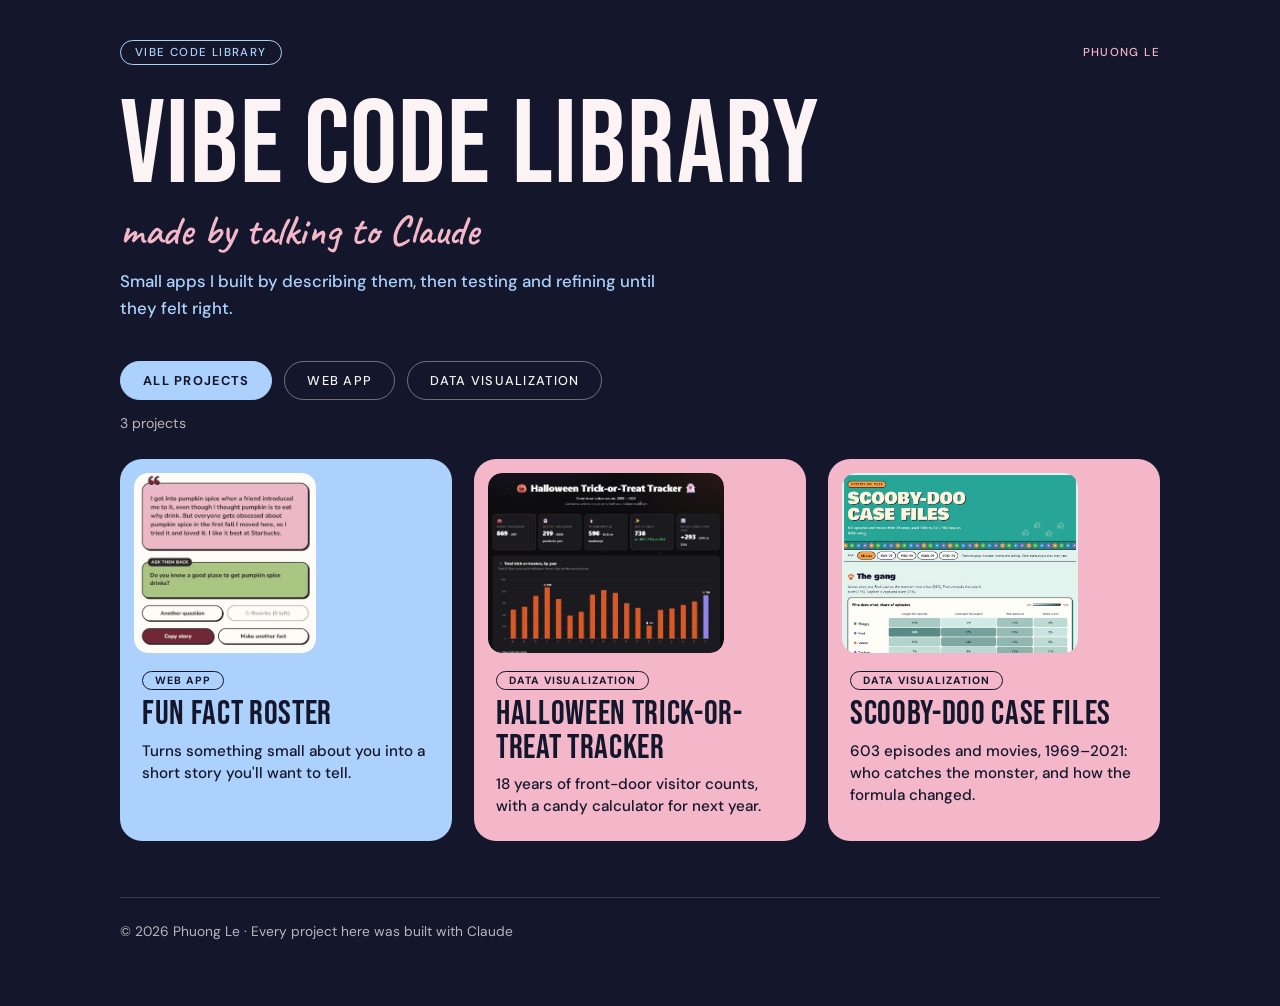
==== index.html @ aa462970 "Vibe code library" ====
<!doctype html>
<html lang="en">
<head>
  <meta charset="utf-8">
  <meta name="viewport" content="width=device-width, initial-scale=1">
  <meta name="theme-color" content="#14172B">
  <title>Vibe Code Library</title>
  <meta name="description" content="A library of small apps built by describing them to Claude.">
  <link rel="preconnect" href="https://fonts.googleapis.com">
  <link rel="preconnect" href="https://fonts.gstatic.com" crossorigin>
  <link href="https://fonts.googleapis.com/css2?family=Bebas+Neue&family=Caveat:wght@600&family=DM+Sans:wght@400;500;700&display=swap" rel="stylesheet">
  <link rel="stylesheet" href="style.css">
</head>
<body>
  <div class="wrap">
    <header class="top">
      <div class="bar">
        <span class="pill" id="eyebrow">Vibe code library</span>
        <span class="owner" id="owner"></span>
      </div>
      <h1 id="title">Vibe code library</h1>
      <p class="script" id="script"></p>
      <p class="intro" id="intro"></p>
    </header>

    <nav class="filters" id="filters" aria-label="Filter projects"></nav>
    <p class="count" id="count" aria-live="polite"></p>
    <main class="cards" id="cards"></main>
    <footer class="foot" id="footer"></footer>
  </div>

  <dialog id="detail" aria-labelledby="detail-title">
    <div class="sheet" id="sheet"></div>
  </dialog>

  <noscript><p class="intro">This library needs JavaScript to show the projects.</p></noscript>
  <script src="projects.js"></script>
  <script src="gallery.js"></script>
</body>
</html>
---- style.css ----
:root {
  --ink: #14172B;
  --blue: #acd1fd;
  --pink: #F4B6C9;
  --burgundy: #7A1F35;
  --light: #FBF3F4;
  --soft: rgba(251, 243, 244, .72);
  --cream: #F4ECE3;
  --font-display: "Bebas Neue", Impact, "Arial Narrow", sans-serif;
  --font-body: "DM Sans", system-ui, -apple-system, "Segoe UI", Roboto, sans-serif;
  --font-script: "Caveat", "Segoe Script", cursive;
}
* { box-sizing: border-box; }
body {
  margin: 0; background: var(--ink); color: var(--light);
  font: 400 16px/1.6 var(--font-body); padding: 40px 20px 64px;
}
.wrap { max-width: 1040px; margin: 0 auto; }

/* ---------- header ---------- */
.bar { display: flex; justify-content: space-between; align-items: center; gap: 12px; margin-bottom: 28px; }
.pill {
  border: 1px solid var(--blue); color: var(--blue); border-radius: 99px; padding: 4px 14px;
  font: 500 .72rem var(--font-body); letter-spacing: .12em; text-transform: uppercase;
}
.owner { color: var(--pink); font: 500 .72rem var(--font-body); letter-spacing: .12em; text-transform: uppercase; }
h1 {
  font: 400 clamp(3.4rem, 13vw, 7.4rem)/.92 var(--font-display); letter-spacing: .01em;
  text-transform: uppercase; margin: 0; color: var(--light);
}
.script { font: 600 clamp(1.8rem, 5vw, 2.6rem)/1.1 var(--font-script); color: var(--pink); margin: 6px 0 14px; }
.intro { color: var(--blue); font-weight: 500; font-size: 1.05rem; max-width: 560px; margin: 0; }

/* ---------- filters ---------- */
.filters { display: flex; flex-wrap: wrap; gap: 12px; margin: 40px 0 12px; }
.chip {
  font: 500 .8rem var(--font-body); letter-spacing: .1em; text-transform: uppercase;
  color: var(--light); background: transparent; border: 1px solid rgba(251, 243, 244, .4);
  border-radius: 99px; padding: 10px 22px; cursor: pointer; transition: background .15s, border-color .15s, color .15s;
}
.chip:hover { border-color: var(--pink); color: var(--pink); }
.chip[aria-pressed="true"] { background: var(--blue); border-color: var(--blue); color: var(--ink); font-weight: 700; }
.count { color: var(--soft); font-size: .88rem; margin: 0 0 24px; }

/* ---------- cards ---------- */
.cards { display: grid; grid-template-columns: repeat(auto-fill, minmax(280px, 1fr)); gap: 22px; }
.card {
  display: flex; flex-direction: column; text-align: left; font: inherit; color: var(--ink);
  border: none; border-radius: 22px; padding: 14px; cursor: pointer; transition: transform .15s;
}
.card.blue { background: var(--blue); }
.card.pink { background: var(--pink); }
.card:hover { transform: translateY(-3px); }
.thumb {
  display: flex; align-items: center; justify-content: center; height: 180px; overflow: hidden;
  background: rgba(251, 243, 244, .55); border-radius: 14px; padding: 14px;
}
.thumb img { height: 100%; width: auto; max-width: 100%; object-fit: cover; object-position: top; border-radius: 10px; border: 1px solid rgba(20, 23, 43, .25); }
.thumb svg { width: 100%; height: 100%; }
.thumb.bleed { padding: 0; background: none; }
.thumb.bleed img { width: 100%; height: 100%; object-fit: cover; object-position: top center; border: none; border-radius: 14px; }
.meta { display: flex; flex-direction: column; gap: 8px; padding: 18px 8px 10px; }
.tag {
  align-self: flex-start; border: 1px solid var(--ink); border-radius: 99px; padding: 2px 12px;
  font: 700 .66rem var(--font-body); letter-spacing: .1em; text-transform: uppercase;
}
.name { font: 400 2.1rem/1 var(--font-display); letter-spacing: .02em; text-transform: uppercase; }
.hook { font-weight: 500; font-size: .95rem; line-height: 1.45; }

/* ---------- detail window ---------- */
dialog {
  border: none; padding: 0; background: transparent; color: var(--ink);
  width: min(760px, calc(100vw - 24px)); max-height: calc(100vh - 24px); overflow: auto; margin: auto;
}
dialog::backdrop { background: rgba(10, 12, 24, .78); }
.sheet { background: var(--light); border-radius: 24px; padding: 28px; }
.sheet-head { display: flex; justify-content: space-between; align-items: center; gap: 12px; margin-bottom: 14px; }
.pill-dark {
  background: var(--burgundy); color: var(--light); border-radius: 99px; padding: 3px 14px;
  font: 700 .68rem var(--font-body); letter-spacing: .1em; text-transform: uppercase;
}
.close {
  font: 700 .85rem var(--font-body); color: var(--burgundy); background: transparent;
  border: 1px solid var(--pink); border-radius: 99px; padding: 8px 20px; cursor: pointer;
}
.close:hover { background: var(--pink); }
.sheet h2 { font: 400 clamp(2.4rem, 7vw, 3.4rem)/1 var(--font-display); letter-spacing: .02em; text-transform: uppercase; margin: 8px 0 6px; }
.lead { font-weight: 500; color: var(--burgundy); margin: 0 0 20px; }
.sheet p { margin: 0 0 14px; }
.sheet h3 { font: 400 1.4rem/1 var(--font-display); letter-spacing: .04em; text-transform: uppercase; margin: 18px 0 8px; }
.split { display: grid; gap: 22px; margin-bottom: 4px; }
.shot { margin: 0; border-radius: 18px; padding: 18px; display: flex; justify-content: center; max-height: 380px; overflow: hidden; }
.shot img { width: 100%; max-width: 240px; object-fit: cover; object-position: top; border-radius: 14px; border: 1px solid rgba(20, 23, 43, .3); display: block; }
.shot svg { width: 100%; max-width: 360px; height: auto; }
.built { margin: 0; padding-left: 20px; }
.built li { margin-bottom: 8px; }
.viz { background: var(--cream); border-radius: 18px; padding: 14px; margin: 0 0 22px; display: flex; justify-content: center; }
.viz img { width: 100%; height: auto; border-radius: 10px; display: block; }
.viz.portrait img { max-width: 400px; }
.viz svg { width: 100%; max-width: 480px; height: auto; background: var(--light); border-radius: 12px; padding: 12px; }
.facts { margin: 0; display: grid; gap: 14px; }
.facts dt { font: 700 .7rem var(--font-body); letter-spacing: .1em; text-transform: uppercase; color: var(--burgundy); }
.facts dd { margin: 2px 0 0; font-weight: 500; }
.facts .finding { background: var(--pink); border-radius: 14px; padding: 14px 16px; }
.facts .finding dt { color: var(--ink); }
.label { font: 700 .7rem var(--font-body); letter-spacing: .1em; text-transform: uppercase; color: var(--burgundy); margin: 4px 0 8px !important; }
.tabs { display: flex; flex-wrap: wrap; gap: 10px; margin-bottom: 14px; }
.tab {
  font: 700 .85rem var(--font-body); color: var(--ink); background: transparent;
  border: 1px solid var(--ink); border-radius: 99px; padding: 8px 18px; cursor: pointer;
}
.tab:hover { background: var(--pink); }
.tab[aria-selected="true"] { background: var(--blue); border-color: var(--blue); }
.panel { background: #F1E4E7; border-radius: 14px; padding: 16px 18px 2px; min-height: 78px; }
.tags { display: flex; flex-wrap: wrap; gap: 8px; list-style: none; padding: 0; margin: 18px 0 0; }
.tags li { font: 700 .72rem var(--font-body); letter-spacing: .06em; text-transform: uppercase; background: var(--pink); border-radius: 99px; padding: 3px 12px; }
.actions { display: flex; gap: 12px; flex-wrap: wrap; margin-top: 24px; }
.btn {
  display: inline-block; text-decoration: none; font: 700 .92rem var(--font-body);
  border-radius: 99px; padding: 11px 24px; border: 1px solid var(--pink); color: var(--burgundy); background: transparent;
}
.btn:hover { background: var(--pink); }
.btn.primary { background: var(--burgundy); border-color: var(--burgundy); color: var(--light); }
.btn.primary:hover { background: #922541; }
.btn.off { opacity: .55; border-style: dashed; cursor: not-allowed; }
.btn.off:hover { background: transparent; }

/* ---------- misc ---------- */
.foot { color: var(--soft); font-size: .86rem; margin-top: 56px; padding-top: 22px; border-top: 1px solid rgba(251, 243, 244, .15); }
:focus-visible { outline: 3px solid var(--pink); outline-offset: 3px; }
dialog :focus-visible { outline-color: var(--burgundy); }

@media (min-width: 720px) {
  .split { grid-template-columns: 250px 1fr; }
  .facts { grid-template-columns: 1fr 1fr; }
  .facts .finding { grid-column: 1 / -1; }
}
@media (max-width: 480px) {
  body { padding: 28px 16px 48px; }
  .sheet { padding: 22px 18px; }
}
@media (prefers-reduced-motion: reduce) { * { transition: none !important; } }
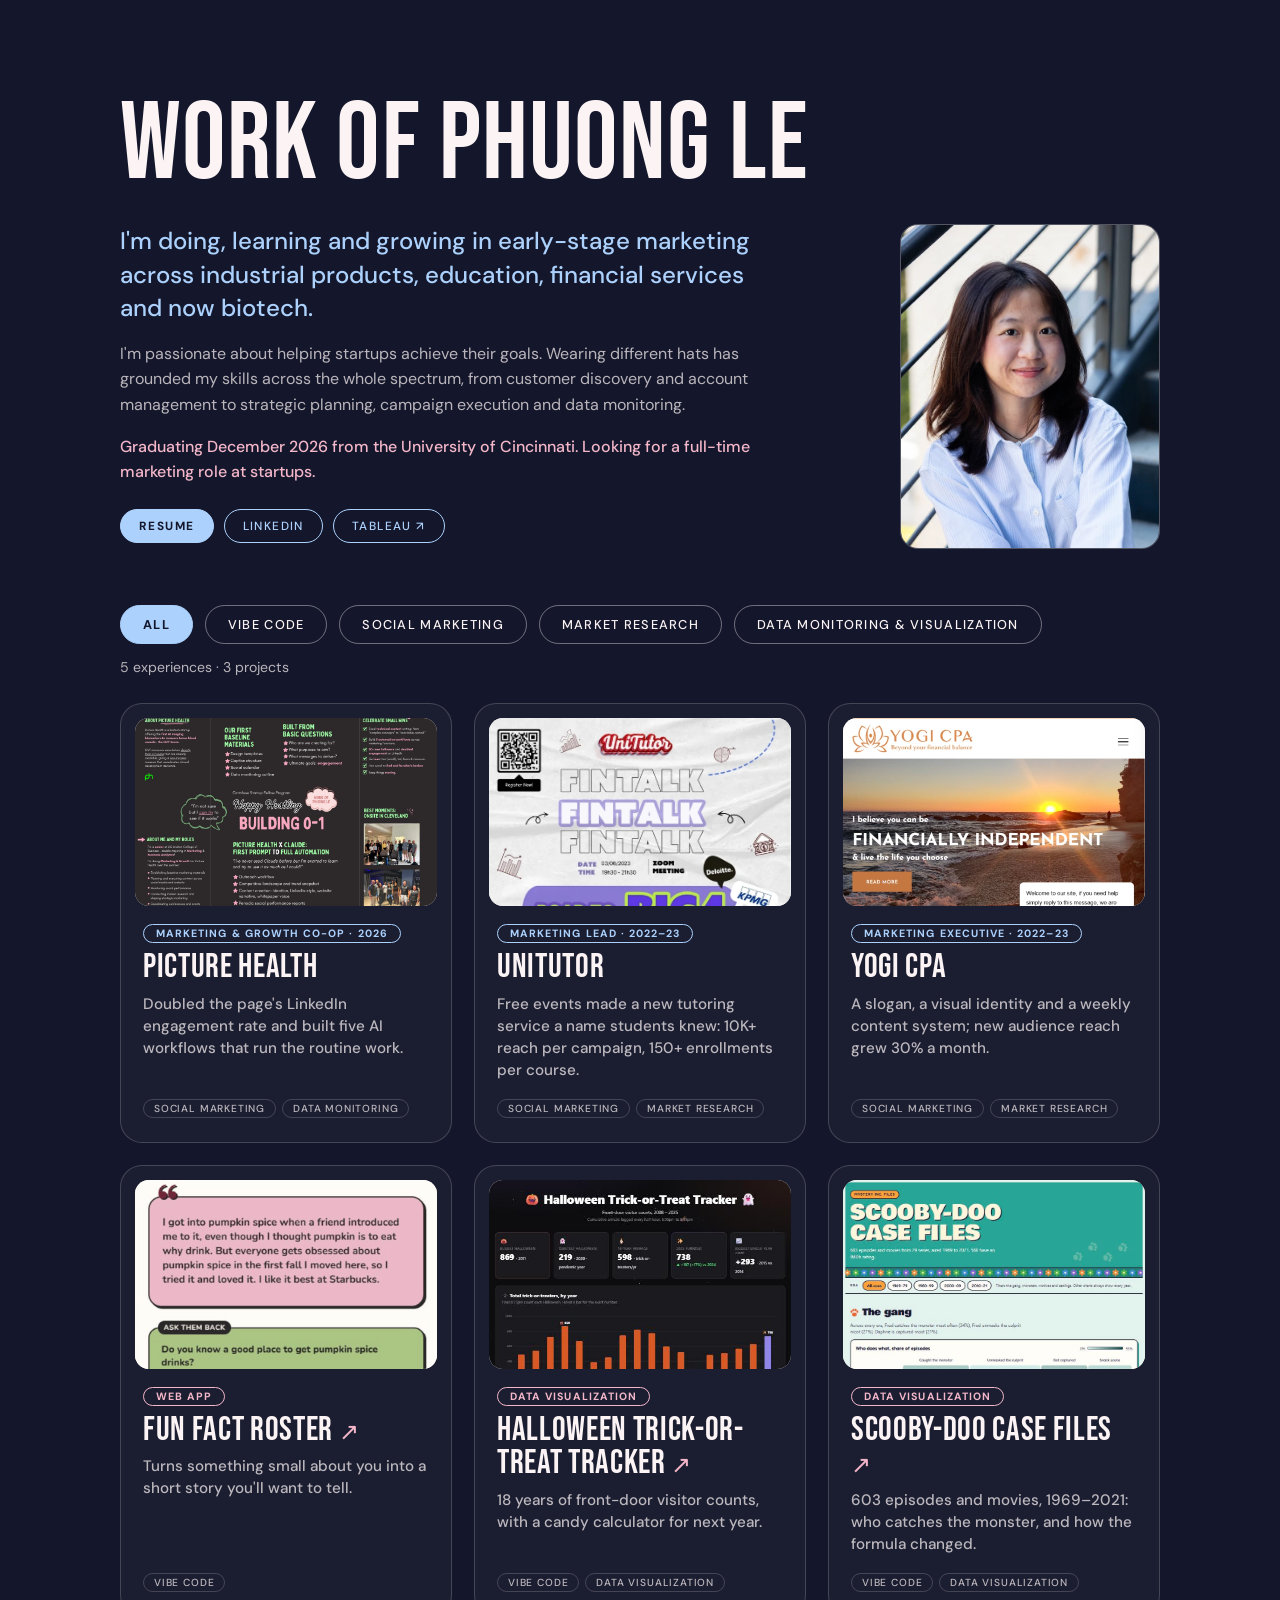
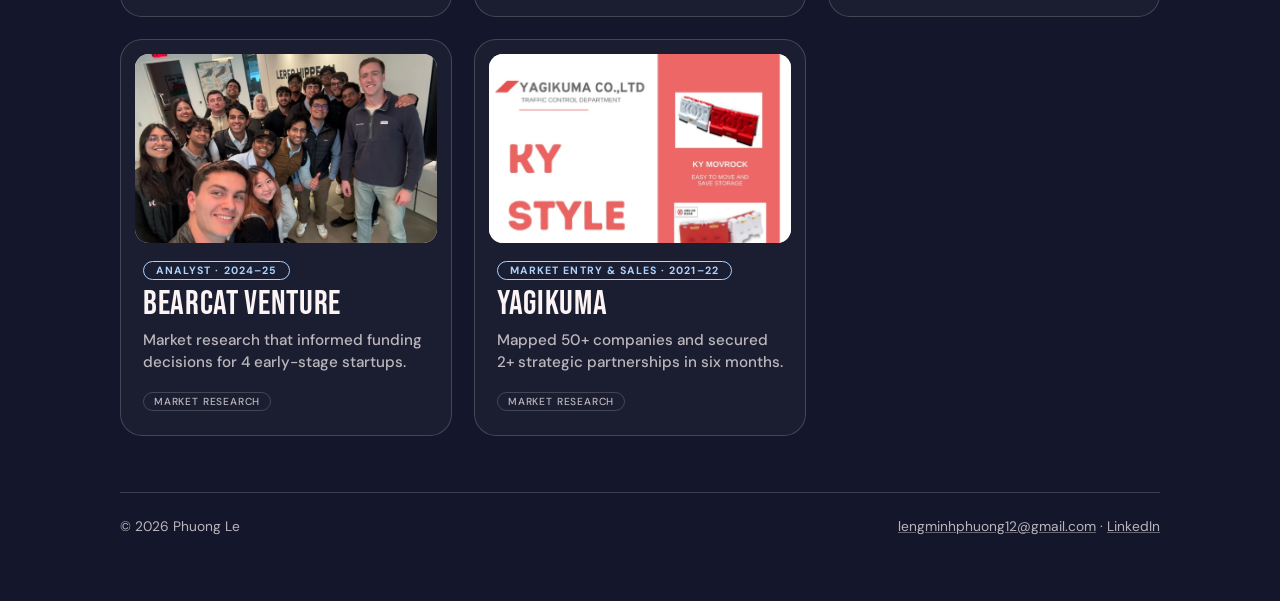
==== commit 7234ae97: "Replace the gallery with the Work of Phuong Le portfolio site - New Showcase home page with five exp" ====
--- a/index.html
+++ b/index.html
@@ -4,37 +4,144 @@
   <meta charset="utf-8">
   <meta name="viewport" content="width=device-width, initial-scale=1">
   <meta name="theme-color" content="#14172B">
-  <title>Vibe Code Library</title>
-  <meta name="description" content="A library of small apps built by describing them to Claude.">
+  <title>Work of Phuong Le</title>
+  <meta name="description" content="Marketing work across biotech, education, financial services and industrial products, plus a resume and the small apps Phuong Le built with Claude.">
+  <meta property="og:title" content="Work of Phuong Le">
+  <meta property="og:description" content="Early-stage marketing across biotech, education, financial services and industrial products.">
+  <link rel="icon" href="data:image/svg+xml,%3Csvg xmlns='http://www.w3.org/2000/svg' viewBox='0 0 64 64'%3E%3Crect width='64' height='64' rx='14' fill='%2314172B'/%3E%3Ctext x='32' y='47' font-family='Impact,Arial Narrow,sans-serif' font-size='46' text-anchor='middle' fill='%23F4B6C9'%3EP%3C/text%3E%3C/svg%3E">
   <link rel="preconnect" href="https://fonts.googleapis.com">
   <link rel="preconnect" href="https://fonts.gstatic.com" crossorigin>
   <link href="https://fonts.googleapis.com/css2?family=Bebas+Neue&family=Caveat:wght@600&family=DM+Sans:wght@400;500;700&display=swap" rel="stylesheet">
-  <link rel="stylesheet" href="style.css">
+  <link rel="stylesheet" href="/site.css">
+  <link rel="stylesheet" href="/nav.css">
+  <script>
+    // Old gallery links (workofphuong.github.io/#halloween) now go straight to the project
+    (function () {
+      var map = {
+        'fun-fact-roster': 'https://workofphuong.github.io/fun-fact-roster/',
+        'halloween': '/projects/halloween/',
+        'scooby-doo': '/projects/scooby-doo/'
+      };
+      var h = location.hash.slice(1);
+      if (Object.prototype.hasOwnProperty.call(map, h)) location.replace(map[h]);
+    })();
+  </script>
 </head>
 <body>
   <div class="wrap">
-    <header class="top">
-      <div class="bar">
-        <span class="pill" id="eyebrow">Vibe code library</span>
-        <span class="owner" id="owner"></span>
+    <header class="hero">
+      <figure class="portrait">
+        <img src="/assets/phuong.webp" width="640" height="800" alt="Portrait of Phuong Le, smiling, in a light blue striped shirt">
+      </figure>
+      <h1>Work of Phuong Le</h1>
+      <div class="hero-text">
+        <p class="headline">I'm doing, learning and growing in early-stage marketing across industrial products, education, financial services and now biotech.</p>
+        <p class="sub">I'm passionate about helping startups achieve their goals. Wearing different hats has grounded my skills across the whole spectrum, from customer discovery and account management to strategic planning, campaign execution and data monitoring.</p>
+        <p class="status">Graduating December 2026 from the University of Cincinnati. Looking for a full-time marketing role at startups.</p>
+        <div class="contact">
+          <a class="pill-link primary" href="/resume/">Resume</a>
+          <a class="pill-link" href="https://www.linkedin.com/in/phuongle22" target="_blank" rel="noopener">LinkedIn</a>
+          <a class="pill-link" href="https://public.tableau.com/app/profile/phuong.le4769/vizzes" target="_blank" rel="noopener">Tableau <span aria-hidden="true">&#8599;</span><span class="sr">(opens in a new tab)</span></a>
+        </div>
       </div>
-      <h1 id="title">Vibe code library</h1>
-      <p class="script" id="script"></p>
-      <p class="intro" id="intro"></p>
     </header>
 
-    <nav class="filters" id="filters" aria-label="Filter projects"></nav>
-    <p class="count" id="count" aria-live="polite"></p>
-    <main class="cards" id="cards"></main>
-    <footer class="foot" id="footer"></footer>
+    <nav class="filters" aria-label="Filter experiences and projects">
+      <button class="chip" type="button" aria-pressed="true" data-filter="all">All</button>
+      <button class="chip" type="button" aria-pressed="false" data-filter="vibe">Vibe code</button>
+      <button class="chip" type="button" aria-pressed="false" data-filter="social">Social marketing</button>
+      <button class="chip" type="button" aria-pressed="false" data-filter="research">Market research</button>
+      <button class="chip" type="button" aria-pressed="false" data-filter="data">Data monitoring &amp; visualization</button>
+    </nav>
+    <p class="count" id="count" aria-live="polite">5 experiences · 3 projects</p>
+
+    <main class="cards">
+      <a class="card" href="/work/picture-health/" data-kind="experience" data-stages="social data">
+        <span class="thumb"><img src="/assets/work/picture-health/summary-poster.webp" width="2000" height="1500" alt="" loading="lazy" style="--pos: 50% 45%"></span>
+        <span class="meta">
+          <span class="tag">Marketing &amp; Growth Co-op · 2026</span>
+          <span class="name">Picture Health</span>
+          <span class="hook">Doubled the page's LinkedIn engagement rate and built five AI workflows that run the routine work.</span>
+          <span class="stages"><span>Social marketing</span><span>Data monitoring</span></span>
+        </span>
+      </a>
+
+      <a class="card" href="/work/unitutor/" data-kind="experience" data-stages="social research">
+        <span class="thumb"><img src="/assets/work/unitutor/fintalk-poster.webp" width="692" height="864" alt="" loading="lazy"></span>
+        <span class="meta">
+          <span class="tag">Marketing Lead · 2022–23</span>
+          <span class="name">UniTutor</span>
+          <span class="hook">Free events made a new tutoring service a name students knew: 10K+ reach per campaign, 150+ enrollments per course.</span>
+          <span class="stages"><span>Social marketing</span><span>Market research</span></span>
+        </span>
+      </a>
+
+      <a class="card" href="/work/yogi-cpa/" data-kind="experience" data-stages="social research">
+        <span class="thumb"><img src="/assets/work/yogi-cpa/website-hero.webp" width="1059" height="864" alt="" loading="lazy"></span>
+        <span class="meta">
+          <span class="tag">Marketing Executive · 2022–23</span>
+          <span class="name">Yogi CPA</span>
+          <span class="hook">A slogan, a visual identity and a weekly content system; new audience reach grew 30% a month.</span>
+          <span class="stages"><span>Social marketing</span><span>Market research</span></span>
+        </span>
+      </a>
+
+      <a class="card project" href="https://workofphuong.github.io/fun-fact-roster/" target="_blank" rel="noopener" data-kind="project" data-stages="vibe">
+        <span class="thumb"><img src="/assets/roster.png" width="397" height="392" alt="" loading="lazy" style="--pos: 50% 0%"></span>
+        <span class="meta">
+          <span class="tag">Web app</span>
+          <span class="name">Fun Fact Roster <span class="ext" aria-hidden="true">&#8599;</span></span>
+          <span class="hook">Turns something small about you into a short story you'll want to tell. <span class="sr">(opens in a new tab)</span></span>
+          <span class="stages"><span>Vibe code</span></span>
+        </span>
+      </a>
+
+      <a class="card project" href="/projects/halloween/" target="_blank" rel="noopener" data-kind="project" data-stages="vibe data">
+        <span class="thumb"><img src="/assets/halloween.jpg" width="533" height="406" alt="" loading="lazy" style="--pos: 50% 0%"></span>
+        <span class="meta">
+          <span class="tag">Data visualization</span>
+          <span class="name">Halloween Trick-or-Treat Tracker <span class="ext" aria-hidden="true">&#8599;</span></span>
+          <span class="hook">18 years of front-door visitor counts, with a candy calculator for next year. <span class="sr">(opens in a new tab)</span></span>
+          <span class="stages"><span>Vibe code</span><span>Data visualization</span></span>
+        </span>
+      </a>
+
+      <a class="card project" href="/projects/scooby-doo/" target="_blank" rel="noopener" data-kind="project" data-stages="vibe data">
+        <span class="thumb"><img src="/assets/scooby-doo.jpg" width="800" height="609" alt="" loading="lazy" style="--pos: 50% 0%"></span>
+        <span class="meta">
+          <span class="tag">Data visualization</span>
+          <span class="name">Scooby-Doo Case Files <span class="ext" aria-hidden="true">&#8599;</span></span>
+          <span class="hook">603 episodes and movies, 1969–2021: who catches the monster, and how the formula changed. <span class="sr">(opens in a new tab)</span></span>
+          <span class="stages"><span>Vibe code</span><span>Data visualization</span></span>
+        </span>
+      </a>
+
+      <a class="card" href="/work/bearcat/" data-kind="experience" data-stages="research">
+        <span class="thumb"><img src="/assets/work/bearcat/team-photo.webp" width="1400" height="1050" alt="" loading="lazy" style="--pos: 50% 40%"></span>
+        <span class="meta">
+          <span class="tag">Analyst · 2024–25</span>
+          <span class="name">Bearcat Venture</span>
+          <span class="hook">Market research that informed funding decisions for 4 early-stage startups.</span>
+          <span class="stages"><span>Market research</span></span>
+        </span>
+      </a>
+
+      <a class="card" href="/work/yagikuma/" data-kind="experience" data-stages="research">
+        <span class="thumb"><img src="/assets/work/yagikuma/ky-block-brochure.webp" width="610" height="864" alt="" loading="lazy"></span>
+        <span class="meta">
+          <span class="tag">Market Entry &amp; Sales · 2021–22</span>
+          <span class="name">Yagikuma</span>
+          <span class="hook">Mapped 50+ companies and secured 2+ strategic partnerships in six months.</span>
+          <span class="stages"><span>Market research</span></span>
+        </span>
+      </a>
+    </main>
+
+    <footer class="foot">
+      <span>© 2026 Phuong Le</span>
+      <span><a href="mailto:lengminhphuong12@gmail.com">lengminhphuong12@gmail.com</a> · <a href="https://www.linkedin.com/in/phuongle22" target="_blank" rel="noopener">LinkedIn</a></span>
+    </footer>
   </div>
-
-  <dialog id="detail" aria-labelledby="detail-title">
-    <div class="sheet" id="sheet"></div>
-  </dialog>
-
-  <noscript><p class="intro">This library needs JavaScript to show the projects.</p></noscript>
-  <script src="projects.js"></script>
-  <script src="gallery.js"></script>
+  <script src="/site.js"></script>
 </body>
 </html>
--- a/site.css
+++ b/site.css
@@ -0,0 +1,244 @@
+/* Showcase home, work pages and resume. */
+:root {
+  --ink: #14172B;
+  --blue: #acd1fd;
+  --pink: #F4B6C9;
+  --burgundy: #7A1F35;
+  --light: #FBF3F4;
+  --soft: rgba(251, 243, 244, .72);
+  --cream: #F4ECE3;
+  --line: rgba(251, 243, 244, .18);
+  --paper-line: rgba(20, 23, 43, .14);
+  --paper-soft: rgba(20, 23, 43, .7);
+  --font-display: "Bebas Neue", Impact, "Arial Narrow", sans-serif;
+  --font-body: "DM Sans", system-ui, -apple-system, "Segoe UI", Roboto, sans-serif;
+  --font-script: "Caveat", "Segoe Script", cursive;
+}
+* { box-sizing: border-box; }
+html { color-scheme: dark; }
+body {
+  margin: 0; background: var(--ink); color: var(--light);
+  font: 400 16px/1.6 var(--font-body); padding: 40px 20px 64px;
+}
+.wrap { max-width: 1040px; margin: 0 auto; }
+a { color: inherit; }
+img { max-width: 100%; height: auto; }
+:focus-visible { outline: 3px solid var(--pink); outline-offset: 3px; }
+.paper :focus-visible, dialog.zoom :focus-visible { outline-color: var(--burgundy); }
+
+/* ---------- headings shared by home and work pages ---------- */
+.hero h1, .case-head h1 {
+  font: 400 clamp(3.2rem, 12vw, 6.8rem)/.92 var(--font-display); letter-spacing: .01em;
+  text-transform: uppercase; margin: 0 0 20px; color: var(--light); text-wrap: balance;
+}
+.pill {
+  display: inline-block; border: 1px solid var(--blue); color: var(--blue); border-radius: 99px; padding: 4px 14px;
+  font: 500 .72rem var(--font-body); letter-spacing: .12em; text-transform: uppercase; margin-bottom: 22px;
+}
+.script { font: 600 clamp(1.8rem, 5vw, 2.6rem)/1.1 var(--font-script); color: var(--pink); margin: 6px 0 14px; }
+
+/* ---------- home ---------- */
+.hero { display: grid; gap: 20px; margin-top: 24px; }
+.hero h1 { margin: 0; white-space: nowrap; font-size: min(6.8rem, calc((100vw - 40px) / 6.5)); }
+.hero-text { max-width: 640px; }
+.hero .headline { font-weight: 500; font-size: clamp(1.15rem, 2.6vw, 1.5rem); line-height: 1.4; color: var(--blue); margin: 0 0 16px; }
+.hero .sub { color: var(--soft); margin: 0 0 16px; }
+.hero .status { color: var(--pink); font-weight: 500; margin: 0 0 24px; }
+.contact { display: flex; flex-wrap: wrap; gap: 10px; }
+.pill-link {
+  border: 1px solid var(--blue); color: var(--blue); border-radius: 99px; padding: 8px 18px; text-decoration: none;
+  font: 500 .74rem var(--font-body); letter-spacing: .12em; text-transform: uppercase; transition: border-color .15s, color .15s;
+}
+.pill-link:hover { border-color: var(--pink); color: var(--pink); }
+.pill-link.primary { background: var(--blue); border-color: var(--blue); color: var(--ink); font-weight: 700; }
+.pill-link.primary:hover { background: var(--pink); border-color: var(--pink); color: var(--ink); }
+.portrait { margin: 0; width: 100%; max-width: 150px; }
+.portrait img { display: block; width: 100%; aspect-ratio: 4 / 5; object-fit: cover; border-radius: 18px; border: 1px solid rgba(251, 243, 244, .28); }
+@media (min-width: 820px) {
+  .hero { grid-template-columns: minmax(0, 1fr) 260px; column-gap: 56px; row-gap: 28px; margin-top: 56px; }
+  .hero h1 { grid-column: 1 / -1; grid-row: 1; }
+  .hero-text { grid-column: 1; grid-row: 2; }
+  .portrait { grid-column: 2; grid-row: 2; max-width: 260px; justify-self: end; align-self: start; }
+}
+
+.filters { display: flex; flex-wrap: wrap; gap: 12px; margin: 56px 0 12px; }
+.chip {
+  font: 500 .8rem var(--font-body); letter-spacing: .1em; text-transform: uppercase;
+  color: var(--light); background: transparent; border: 1px solid rgba(251, 243, 244, .4);
+  border-radius: 99px; padding: 10px 22px; cursor: pointer; transition: background .15s, border-color .15s, color .15s;
+}
+.chip:hover { border-color: var(--pink); color: var(--pink); }
+.chip[aria-pressed="true"] { background: var(--blue); border-color: var(--blue); color: var(--ink); font-weight: 700; }
+.count { color: var(--soft); font-size: .88rem; margin: 0 0 24px; }
+
+.cards { display: grid; grid-template-columns: repeat(auto-fill, minmax(300px, 1fr)); gap: 22px; }
+.card {
+  display: flex; flex-direction: column; text-decoration: none; color: var(--light);
+  border: 1px solid var(--line); border-radius: 22px; padding: 14px; background: rgba(251, 243, 244, .03);
+  transition: border-color .15s;
+}
+.card[hidden] { display: none; }
+.card:hover { border-color: var(--pink); }
+.thumb { display: block; aspect-ratio: 16 / 10; background: var(--cream); border-radius: 14px; overflow: hidden; }
+.thumb img { display: block; width: 100%; height: 100%; object-fit: cover; object-position: var(--pos, top center); }
+.thumb.contain img { object-fit: contain; padding: 14px; }
+.card .meta { display: flex; flex-direction: column; gap: 8px; padding: 18px 8px 10px; flex: 1; }
+.tag {
+  align-self: flex-start; border: 1px solid var(--blue); color: var(--blue); border-radius: 99px; padding: 2px 12px;
+  font: 700 .66rem var(--font-body); letter-spacing: .1em; text-transform: uppercase;
+}
+.card.project .tag { border-color: var(--pink); color: var(--pink); }
+.name { font: 400 2.1rem/1 var(--font-display); letter-spacing: .02em; text-transform: uppercase; }
+.name .ext { color: var(--pink); font-size: .7em; }
+.hook { font-weight: 500; font-size: .95rem; line-height: 1.45; color: var(--soft); }
+.stages { display: flex; flex-wrap: wrap; gap: 6px; margin-top: auto; padding-top: 10px; }
+.stages span {
+  border: 1px solid var(--line); border-radius: 99px; padding: 2px 10px; color: var(--soft);
+  font: 500 .64rem var(--font-body); letter-spacing: .08em; text-transform: uppercase;
+}
+
+/* ---------- footer ---------- */
+.foot {
+  display: flex; flex-wrap: wrap; justify-content: space-between; gap: 6px 20px;
+  color: var(--soft); font-size: .86rem; margin-top: 56px; padding-top: 22px; border-top: 1px solid var(--line);
+}
+.foot a { color: var(--soft); text-decoration-color: rgba(251, 243, 244, .35); }
+.foot a:hover { color: var(--pink); }
+
+/* ---------- work pages ---------- */
+.case-meta { color: var(--soft); max-width: 640px; margin: 0; }
+.paper { background: var(--light); color: var(--ink); border-radius: 24px; padding: clamp(24px, 5vw, 56px); margin-top: 32px; }
+.paper .intro { font: 500 clamp(1.15rem, 2.4vw, 1.35rem)/1.55 var(--font-body); color: var(--burgundy); max-width: 44rem; margin: 0; }
+.paper h2 {
+  font: 400 clamp(2rem, 5vw, 2.8rem)/1 var(--font-display); letter-spacing: .02em; text-transform: uppercase; margin: 52px 0 14px;
+}
+.paper .eyebrow + h2 { margin-top: 0; }
+.eyebrow { font: 700 .7rem var(--font-body); letter-spacing: .1em; text-transform: uppercase; color: var(--burgundy); }
+.paper .eyebrow { margin: 56px 0 4px; }
+.paper p { max-width: 44rem; margin: 0 0 16px; font-size: 1.04rem; line-height: 1.7; }
+.paper a { color: var(--burgundy); }
+.paper .note { font-size: .84rem; line-height: 1.5; color: var(--paper-soft); }
+
+.fig { margin: 28px 0 32px; }
+.frame {
+  background: var(--cream); border: 1px solid var(--paper-line); border-radius: 18px; padding: 16px;
+  display: flex; flex-wrap: wrap; justify-content: center; align-items: flex-start; gap: 16px;
+}
+.frame > * { min-width: 0; }
+.frame img { display: block; border-radius: 10px; border: 1px solid var(--paper-line); background: #fff; }
+.frame.stack { flex-direction: column; align-items: stretch; }
+.frame.stack .zoomable, .frame.stack img { width: 100%; }
+.frame.grid { display: grid; grid-template-columns: repeat(auto-fit, minmax(220px, 1fr)); align-items: start; }
+.frame.grid .zoomable, .frame.grid img { width: 100%; }
+.frame.pair { display: grid; grid-template-columns: minmax(0, 1fr); justify-content: center; align-items: start; }
+.frame.pair .zoomable, .frame.pair img { width: 100%; }
+@media (min-width: 720px) { .frame.pair { grid-template-columns: minmax(0, var(--a, 1fr)) minmax(0, var(--b, 1fr)); } }
+.zoomable { display: block; min-width: 0; max-width: 100%; padding: 0; border: 0; background: none; cursor: zoom-in; font: inherit; }
+.fig figcaption { font-size: .88rem; line-height: 1.5; color: var(--paper-soft); margin-top: 10px; max-width: 44rem; }
+
+.stats { display: grid; grid-template-columns: repeat(auto-fit, minmax(160px, 1fr)); gap: 12px; margin: 22px 0 8px; }
+.stats div { background: var(--cream); border: 1px solid var(--paper-line); border-radius: 14px; padding: 14px 16px; }
+.stats dt { font: 700 .66rem var(--font-body); letter-spacing: .1em; text-transform: uppercase; color: var(--burgundy); }
+.stats dd { margin: 4px 0 0; font: 400 2rem/1 var(--font-display); letter-spacing: .02em; }
+
+/* content pillars chart (Picture Health) */
+.chart { display: block; padding: 22px 22px 14px; }
+.chart .chart-title { font: 400 1.7rem/1 var(--font-display); letter-spacing: .03em; text-transform: uppercase; margin: 0 0 4px; max-width: none; }
+.chart .chart-sub { font-size: .86rem; line-height: 1.4; color: var(--paper-soft); margin: 0 0 18px; max-width: none; }
+.chart-cols { display: grid; gap: 22px 44px; }
+@media (min-width: 720px) { .chart-cols { grid-template-columns: 1fr 1fr; } }
+.chart .chart-h { font: 700 .7rem var(--font-body); letter-spacing: .1em; text-transform: uppercase; color: var(--burgundy); margin: 0 0 8px; max-width: none; }
+.bars { list-style: none; margin: 0; padding: 0; }
+.bars li { display: grid; grid-template-columns: 92px minmax(0, 1fr) 40px; align-items: center; gap: 10px; padding: 5px 0; font-size: .92rem; }
+.bars .lbl i { display: block; font-style: normal; font-size: .72rem; color: var(--paper-soft); }
+.bars .track { display: block; height: 14px; border-radius: 99px; background: rgba(20, 23, 43, .08); overflow: hidden; }
+.bars .bar { display: block; height: 100%; width: var(--w); background: var(--burgundy); border-radius: 99px; }
+.bars .val { font-weight: 700; font-variant-numeric: tabular-nums; text-align: right; }
+
+/* the five AI workflows as one loop */
+.flow { display: grid; gap: 12px; margin: 26px 0 10px; }
+.wf { background: var(--cream); border: 1px solid var(--paper-line); border-radius: 16px; padding: 16px 18px 12px; }
+.wf h3 { font: 400 1.5rem/1 var(--font-display); letter-spacing: .03em; text-transform: uppercase; margin: 10px 0 8px; }
+.wf p { margin: 0 0 8px; font-size: .92rem; line-height: 1.55; }
+.cadence {
+  display: inline-block; background: var(--burgundy); color: var(--light); border-radius: 99px; padding: 2px 12px;
+  font: 700 .64rem var(--font-body); letter-spacing: .1em; text-transform: uppercase;
+}
+.wf .rule { background: var(--pink); border-radius: 12px; padding: 10px 12px; font-weight: 500; margin: 10px 0 4px; }
+.flow .arrow { text-align: center; color: var(--burgundy); font: 700 1.5rem/1 var(--font-body); }
+.flow .arrow::before { content: "\2193"; }
+.flow .conn { text-align: center; color: var(--burgundy); font-size: .78rem; font-weight: 500; line-height: 1.35; margin: 0; padding: 4px 0; }
+@media (min-width: 900px) {
+  .flow { grid-template-columns: 1fr 30px 1fr 30px 1fr; grid-template-rows: auto 52px auto; gap: 0 12px; }
+  .wf2 { grid-column: 1; grid-row: 1; }
+  .wf5 { grid-column: 1; grid-row: 3; }
+  .flow .a1 { grid-column: 2; grid-row: 1 / 4; align-self: center; }
+  .wf3 { grid-column: 3; grid-row: 1 / 4; align-self: center; }
+  .flow .a2 { grid-column: 4; grid-row: 1 / 4; align-self: center; }
+  .wf4 { grid-column: 5; grid-row: 1; }
+  .flow .conn { grid-column: 5; grid-row: 2; align-self: center; }
+  .wf1 { grid-column: 5; grid-row: 3; }
+  .flow .arrow::before { content: "\2192"; }
+}
+
+.next { display: flex; flex-wrap: wrap; gap: 12px; margin-top: 28px; }
+.next a {
+  flex: 1 1 240px; border: 1px solid var(--line); border-radius: 18px; padding: 16px 20px;
+  text-decoration: none; color: var(--light); transition: border-color .15s;
+}
+.next a:hover { border-color: var(--pink); }
+.next small { display: block; color: var(--soft); font: 500 .7rem var(--font-body); letter-spacing: .12em; text-transform: uppercase; margin-bottom: 4px; }
+.next .nm { font: 400 1.8rem/1 var(--font-display); letter-spacing: .02em; text-transform: uppercase; }
+.next .fwd { text-align: right; }
+
+/* ---------- resume ---------- */
+.r-head { display: flex; flex-wrap: wrap; justify-content: space-between; align-items: flex-end; gap: 14px 24px; }
+.r-head .name { font: 400 clamp(2.4rem, 7vw, 3.6rem)/1 var(--font-display); letter-spacing: .02em; text-transform: uppercase; margin: 0; }
+.r-head p { margin: 4px 0 0; }
+.btn {
+  display: inline-block; text-decoration: none; font: 700 .92rem var(--font-body); border-radius: 99px; padding: 11px 24px;
+  background: var(--burgundy); border: 1px solid var(--burgundy); color: var(--light);
+}
+.paper a.btn { color: var(--light); }
+.btn:hover { background: #922541; }
+.r-section h2 { margin: 40px 0 14px; padding-bottom: 6px; border-bottom: 1px solid var(--paper-line); font-size: clamp(1.6rem, 4vw, 2rem); }
+.r-role { margin: 0 0 24px; }
+.r-row { display: flex; flex-wrap: wrap; justify-content: space-between; gap: 2px 16px; max-width: 46rem; }
+.r-row strong { font-weight: 700; }
+.r-date { color: var(--paper-soft); font-size: .92rem; white-space: nowrap; }
+.paper .r-org { color: var(--burgundy); font-weight: 500; margin: 0 0 6px; }
+.paper .r-note { margin: 2px 0 8px; font-style: italic; }
+.paper ul.r-list { margin: 6px 0 0; padding-left: 20px; max-width: 46rem; }
+.paper ul.r-list li { margin-bottom: 6px; line-height: 1.6; }
+.paper .r-line { margin: 0 0 8px; }
+
+/* ---------- enlarged image ---------- */
+dialog.zoom { border: none; padding: 0; background: transparent; max-width: none; max-height: none; width: 100vw; height: 100vh; overflow: auto; }
+dialog.zoom::backdrop { background: rgba(10, 12, 24, .82); }
+.zoom-inner { min-height: 100%; display: flex; align-items: center; justify-content: center; padding: 64px 12px 24px; }
+.zoom-inner img { display: block; max-width: none; border-radius: 12px; background: #fff; }
+.zoom .close {
+  position: fixed; top: 14px; right: 14px; z-index: 2; font: 700 .85rem var(--font-body); color: var(--burgundy);
+  background: var(--light); border: 1px solid var(--pink); border-radius: 99px; padding: 8px 20px; cursor: pointer;
+}
+.zoom .close:hover { background: var(--pink); }
+
+@media (max-width: 480px) { body { padding: 28px 16px 48px; } }
+@media (prefers-reduced-motion: reduce) { * { transition: none !important; } }
+
+@media print {
+  @page { margin: .5in; }
+  html { color-scheme: light; }
+  body { background: #fff; color: #000; padding: 0; font-size: 10pt; line-height: 1.4; }
+  .wrap { max-width: none; }
+  .case-head, .foot, .next, .no-print, dialog { display: none !important; }
+  .paper { background: none; color: #000; padding: 0; margin: 0; border-radius: 0; }
+  .paper a { color: #000; text-decoration: none; }
+  .paper p, .paper .r-org { font-size: 10pt; }
+  .paper .r-org, .paper .r-org a { color: #000; }
+  .r-date { color: #333; }
+  .r-head .name { font-size: 24pt; }
+  .r-section h2 { font-size: 13pt; margin: 14px 0 6px; }
+  .r-role { margin: 0 0 8px; break-inside: avoid; }
+  .paper ul.r-list li { margin-bottom: 2px; line-height: 1.35; }
+}
--- a/nav.css
+++ b/nav.css
@@ -0,0 +1,15 @@
+/* Shared site navigation. Loaded by every page; uses the tokens each page's stylesheet defines. */
+.sitenav { display: flex; justify-content: space-between; align-items: center; gap: 12px 20px; flex-wrap: wrap; margin-bottom: 36px; }
+.sitenav .brand {
+  color: var(--pink); font: 500 .72rem var(--font-body); letter-spacing: .12em; text-transform: uppercase; text-decoration: none;
+}
+.sitenav ul { display: flex; flex-wrap: wrap; gap: 6px; list-style: none; margin: 0; padding: 0; }
+.sitenav .link {
+  display: inline-block; border: 1px solid transparent; border-radius: 99px; padding: 5px 14px;
+  font: 500 .72rem var(--font-body); letter-spacing: .12em; text-transform: uppercase;
+  color: var(--light); text-decoration: none; transition: border-color .15s, color .15s;
+}
+.sitenav .link:hover { border-color: var(--pink); color: var(--pink); }
+.sitenav .link[aria-current="page"] { border-color: var(--blue); color: var(--blue); }
+.sr { position: absolute; width: 1px; height: 1px; overflow: hidden; clip: rect(0 0 0 0); white-space: nowrap; }
+@media print { .sitenav { display: none; } }
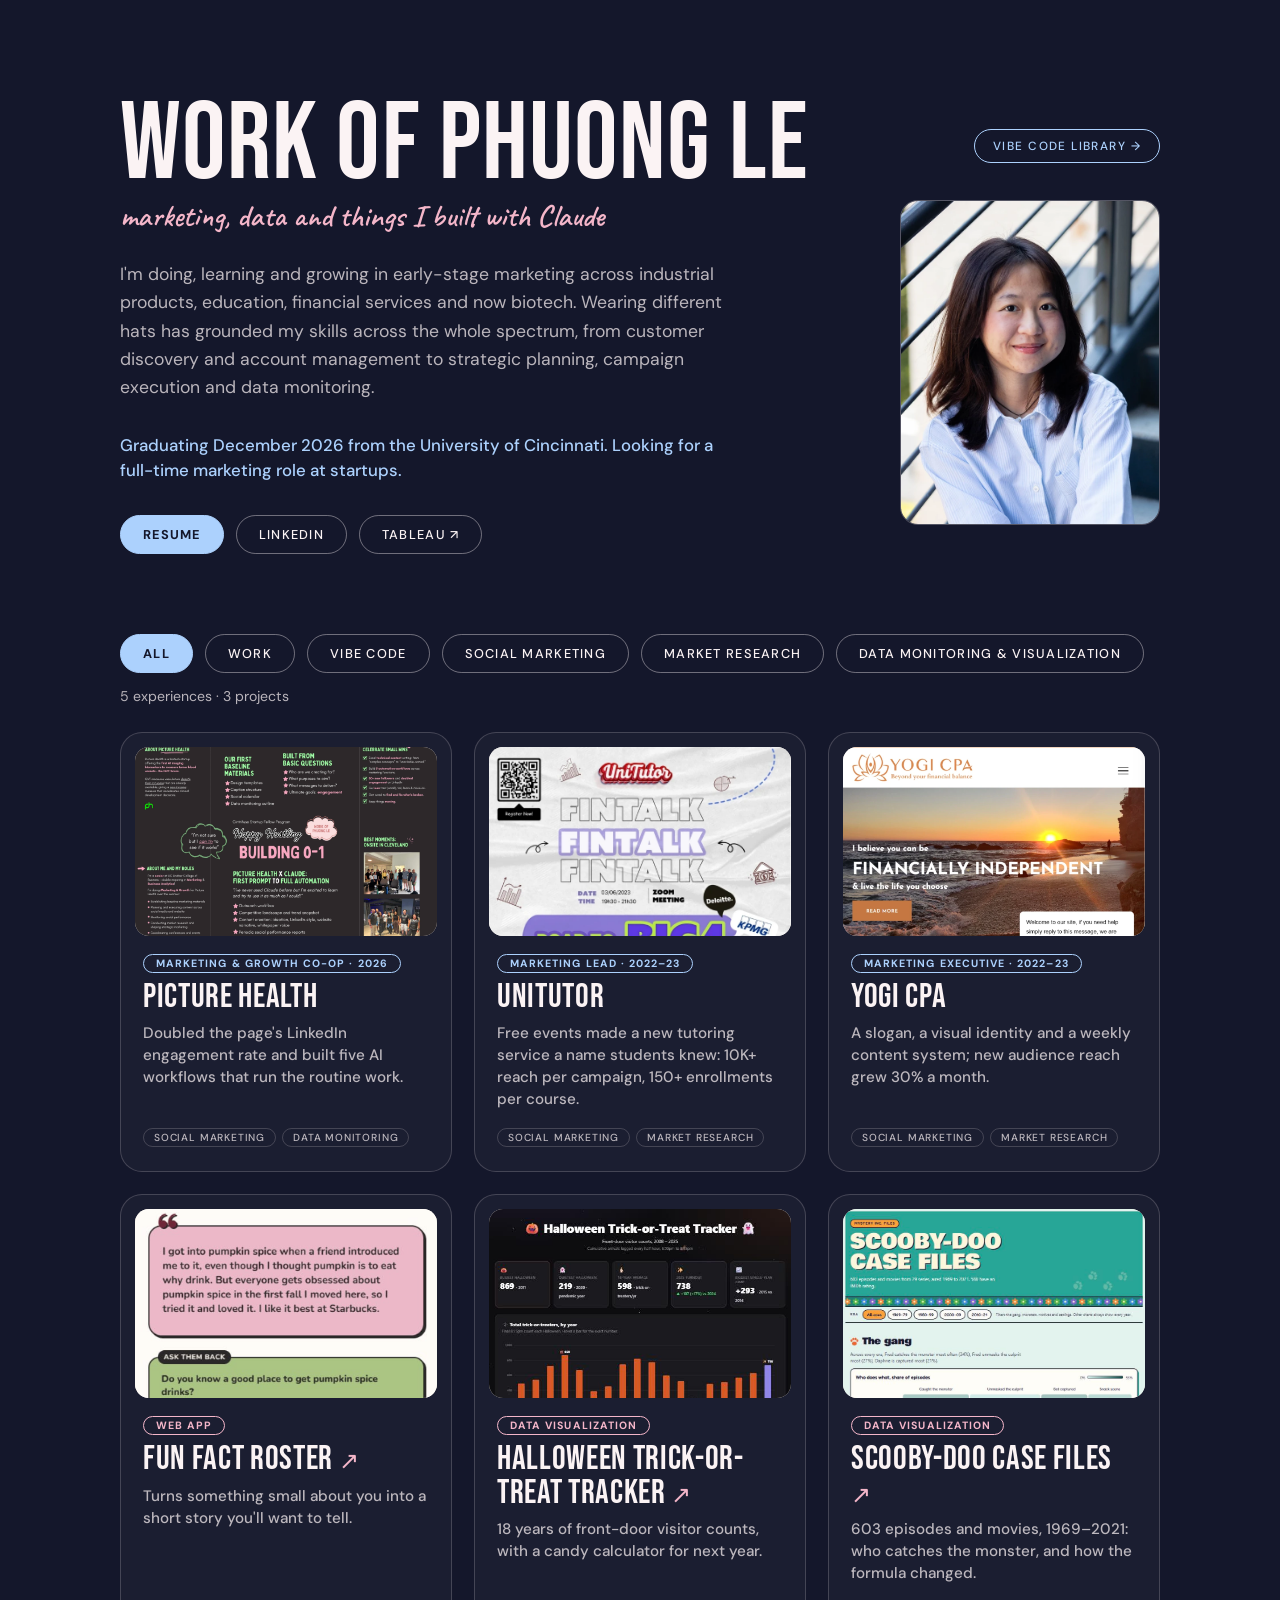
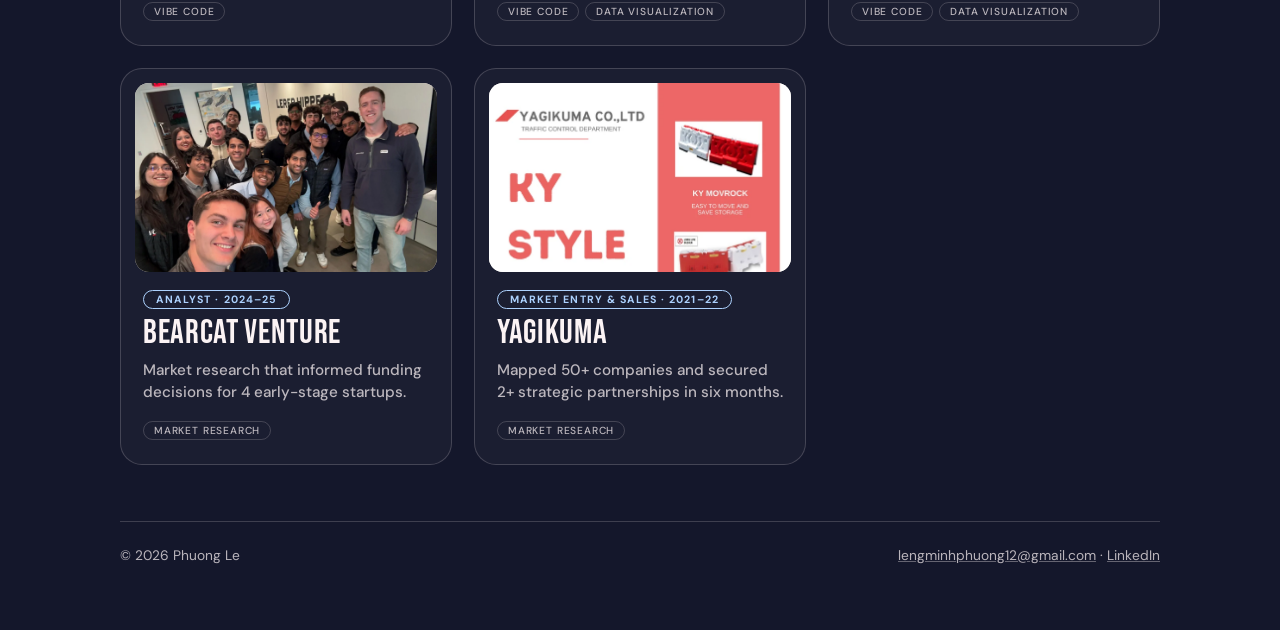
==== commit bca7253f: "Reorder home hero, restore Vibe Code landing page, add Work filter, remove Picture Health chart Co-A" ====
--- a/index.html
+++ b/index.html
@@ -33,11 +33,14 @@
       <figure class="portrait">
         <img src="/assets/phuong.webp" width="640" height="800" alt="Portrait of Phuong Le, smiling, in a light blue striped shirt">
       </figure>
-      <h1>Work of Phuong Le</h1>
+      <div class="title-row">
+        <h1>Work of Phuong Le</h1>
+        <a class="pill-link vibe-link" href="/vibe-code/">Vibe code library <span aria-hidden="true">&rarr;</span></a>
+      </div>
       <div class="hero-text">
-        <p class="headline">I'm doing, learning and growing in early-stage marketing across industrial products, education, financial services and now biotech.</p>
-        <p class="sub">I'm passionate about helping startups achieve their goals. Wearing different hats has grounded my skills across the whole spectrum, from customer discovery and account management to strategic planning, campaign execution and data monitoring.</p>
-        <p class="status">Graduating December 2026 from the University of Cincinnati. Looking for a full-time marketing role at startups.</p>
+        <p class="tagline">marketing, data and things I built with Claude</p>
+        <p class="intro-text">I'm doing, learning and growing in early-stage marketing across industrial products, education, financial services and now biotech. Wearing different hats has grounded my skills across the whole spectrum, from customer discovery and account management to strategic planning, campaign execution and data monitoring.</p>
+        <p class="status"><strong>Graduating December 2026</strong> from the University of Cincinnati. Looking for a full-time marketing role at startups.</p>
         <div class="contact">
           <a class="pill-link primary" href="/resume/">Resume</a>
           <a class="pill-link" href="https://www.linkedin.com/in/phuongle22" target="_blank" rel="noopener">LinkedIn</a>
@@ -48,6 +51,7 @@
 
     <nav class="filters" aria-label="Filter experiences and projects">
       <button class="chip" type="button" aria-pressed="true" data-filter="all">All</button>
+      <button class="chip" type="button" aria-pressed="false" data-filter="work">Work</button>
       <button class="chip" type="button" aria-pressed="false" data-filter="vibe">Vibe code</button>
       <button class="chip" type="button" aria-pressed="false" data-filter="social">Social marketing</button>
       <button class="chip" type="button" aria-pressed="false" data-filter="research">Market research</button>
--- a/site.css
+++ b/site.css
@@ -38,13 +38,21 @@
 .script { font: 600 clamp(1.8rem, 5vw, 2.6rem)/1.1 var(--font-script); color: var(--pink); margin: 6px 0 14px; }
 
 /* ---------- home ---------- */
-.hero { display: grid; gap: 20px; margin-top: 24px; }
+.hero { display: grid; gap: 8px; margin-top: 24px; }
 .hero h1 { margin: 0; white-space: nowrap; font-size: min(6.8rem, calc((100vw - 40px) / 6.5)); }
+.title-row { display: flex; flex-wrap: wrap; align-items: center; justify-content: space-between; gap: 6px 24px; }
+.tagline { margin: 0 0 28px; font: 600 clamp(1.5rem, 2.4vw, 2rem)/1.05 var(--font-script); color: var(--pink); }
 .hero-text { max-width: 640px; }
 .hero .headline { font-weight: 500; font-size: clamp(1.15rem, 2.6vw, 1.5rem); line-height: 1.4; color: var(--blue); margin: 0 0 16px; }
+.hero .intro-text { font-size: clamp(1rem, 1.8vw, 1.1rem); line-height: 1.6; color: var(--soft); max-width: 52ch; margin: 0 0 32px; }
 .hero .sub { color: var(--soft); margin: 0 0 16px; }
-.hero .status { color: var(--pink); font-weight: 500; margin: 0 0 24px; }
-.contact { display: flex; flex-wrap: wrap; gap: 10px; }
+.hero .status { color: var(--blue); font-weight: 500; font-size: 1.05rem; line-height: 1.5; max-width: 52ch; margin: 0 0 32px; }
+.hero .status strong { font-weight: inherit; }
+.contact .pill-link { font: 500 .8rem var(--font-body); letter-spacing: .1em; padding: 10px 22px; border-color: rgba(251, 243, 244, .4); color: var(--light); }
+.contact .pill-link.primary { background: var(--blue); border-color: var(--blue); color: var(--ink); font-weight: 700; }
+.contact .pill-link:hover { border-color: var(--pink); color: var(--pink); }
+.contact .pill-link.primary:hover { background: var(--pink); border-color: var(--pink); color: var(--ink); }
+.contact { display: flex; flex-wrap: wrap; gap: 12px; }
 .pill-link {
   border: 1px solid var(--blue); color: var(--blue); border-radius: 99px; padding: 8px 18px; text-decoration: none;
   font: 500 .74rem var(--font-body); letter-spacing: .12em; text-transform: uppercase; transition: border-color .15s, color .15s;
@@ -55,13 +63,13 @@
 .portrait { margin: 0; width: 100%; max-width: 150px; }
 .portrait img { display: block; width: 100%; aspect-ratio: 4 / 5; object-fit: cover; border-radius: 18px; border: 1px solid rgba(251, 243, 244, .28); }
 @media (min-width: 820px) {
-  .hero { grid-template-columns: minmax(0, 1fr) 260px; column-gap: 56px; row-gap: 28px; margin-top: 56px; }
-  .hero h1 { grid-column: 1 / -1; grid-row: 1; }
-  .hero-text { grid-column: 1; grid-row: 2; }
+  .hero { grid-template-columns: minmax(0, 1fr) 260px; column-gap: 56px; row-gap: 4px; margin-top: 56px; }
+  .hero .title-row { grid-column: 1 / -1; grid-row: 1; }
+  .hero-text { grid-column: 1; grid-row: 2; align-self: center; }
   .portrait { grid-column: 2; grid-row: 2; max-width: 260px; justify-self: end; align-self: start; }
 }
 
-.filters { display: flex; flex-wrap: wrap; gap: 12px; margin: 56px 0 12px; }
+.filters { display: flex; flex-wrap: wrap; gap: 12px; margin: 80px 0 12px; }
 .chip {
   font: 500 .8rem var(--font-body); letter-spacing: .1em; text-transform: uppercase;
   color: var(--light); background: transparent; border: 1px solid rgba(251, 243, 244, .4);
@@ -140,20 +148,6 @@
 .stats div { background: var(--cream); border: 1px solid var(--paper-line); border-radius: 14px; padding: 14px 16px; }
 .stats dt { font: 700 .66rem var(--font-body); letter-spacing: .1em; text-transform: uppercase; color: var(--burgundy); }
 .stats dd { margin: 4px 0 0; font: 400 2rem/1 var(--font-display); letter-spacing: .02em; }
-
-/* content pillars chart (Picture Health) */
-.chart { display: block; padding: 22px 22px 14px; }
-.chart .chart-title { font: 400 1.7rem/1 var(--font-display); letter-spacing: .03em; text-transform: uppercase; margin: 0 0 4px; max-width: none; }
-.chart .chart-sub { font-size: .86rem; line-height: 1.4; color: var(--paper-soft); margin: 0 0 18px; max-width: none; }
-.chart-cols { display: grid; gap: 22px 44px; }
-@media (min-width: 720px) { .chart-cols { grid-template-columns: 1fr 1fr; } }
-.chart .chart-h { font: 700 .7rem var(--font-body); letter-spacing: .1em; text-transform: uppercase; color: var(--burgundy); margin: 0 0 8px; max-width: none; }
-.bars { list-style: none; margin: 0; padding: 0; }
-.bars li { display: grid; grid-template-columns: 92px minmax(0, 1fr) 40px; align-items: center; gap: 10px; padding: 5px 0; font-size: .92rem; }
-.bars .lbl i { display: block; font-style: normal; font-size: .72rem; color: var(--paper-soft); }
-.bars .track { display: block; height: 14px; border-radius: 99px; background: rgba(20, 23, 43, .08); overflow: hidden; }
-.bars .bar { display: block; height: 100%; width: var(--w); background: var(--burgundy); border-radius: 99px; }
-.bars .val { font-weight: 700; font-variant-numeric: tabular-nums; text-align: right; }
 
 /* the five AI workflows as one loop */
 .flow { display: grid; gap: 12px; margin: 26px 0 10px; }
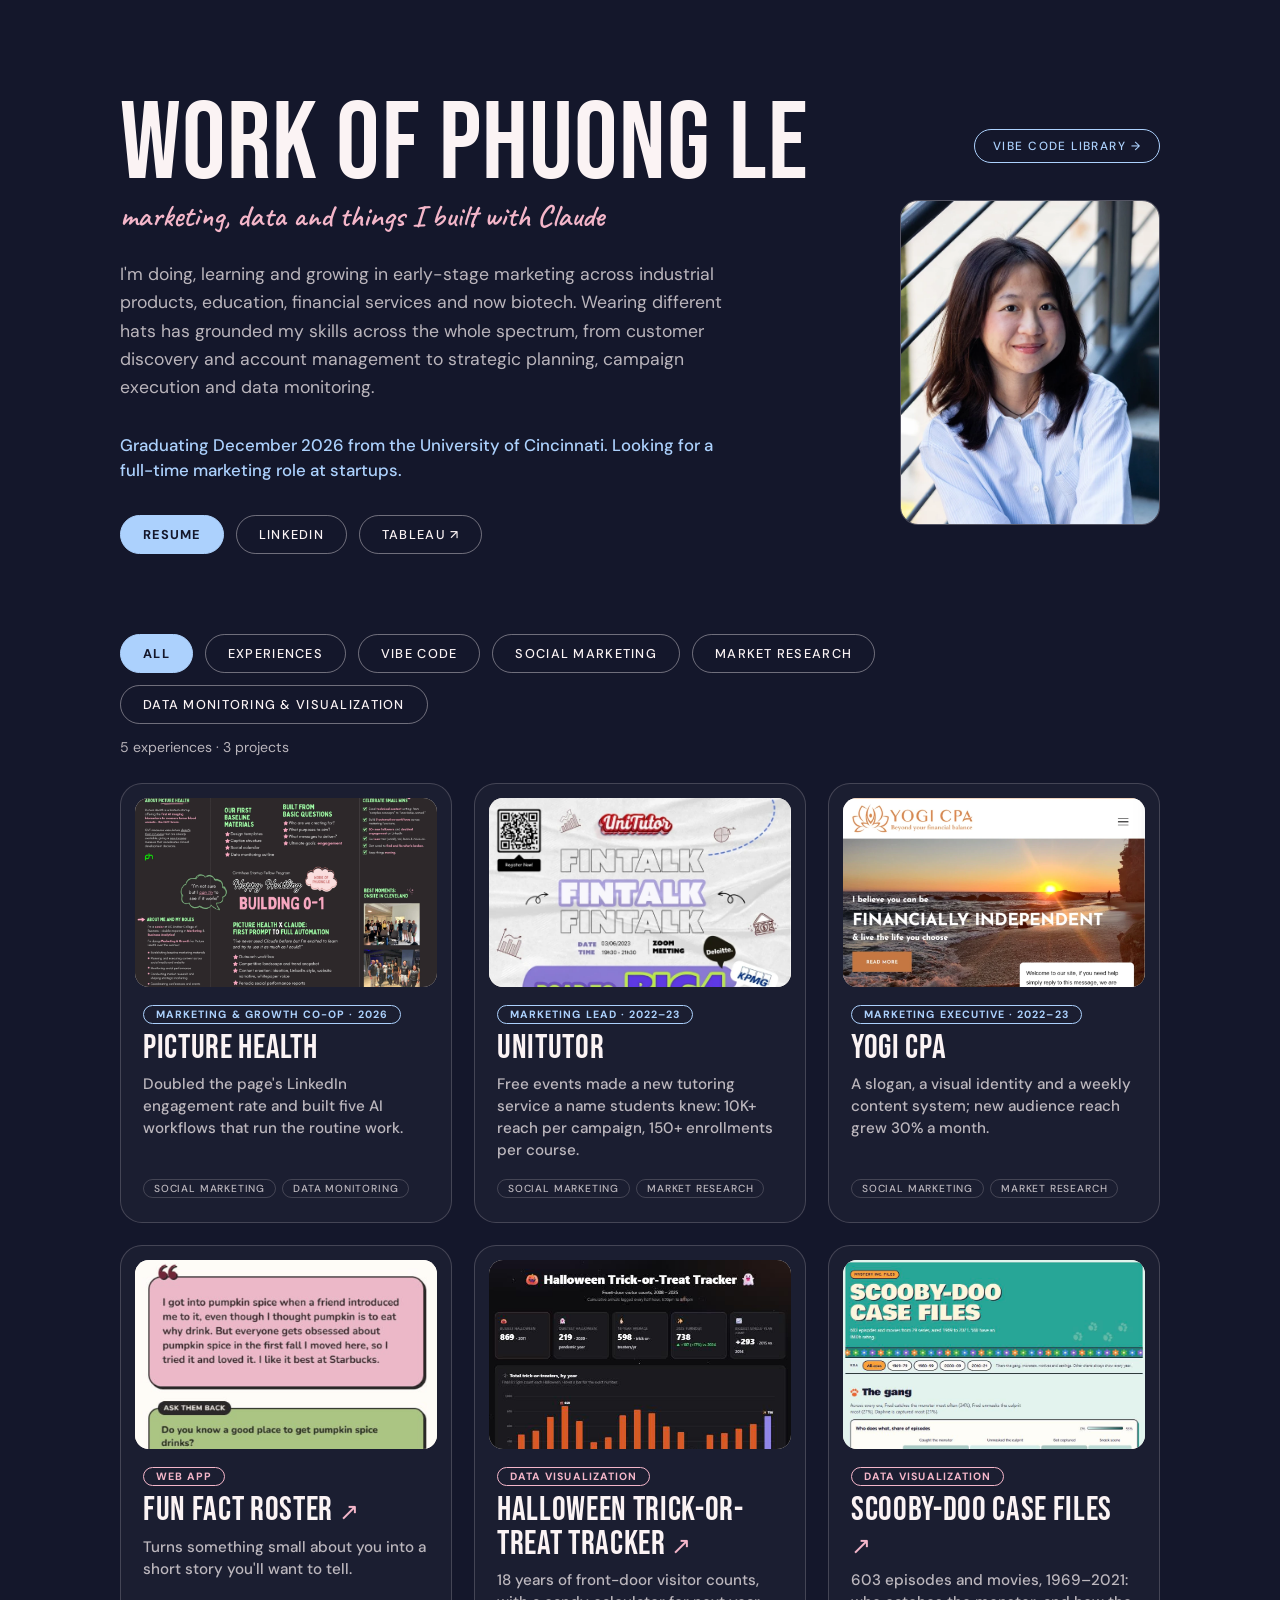
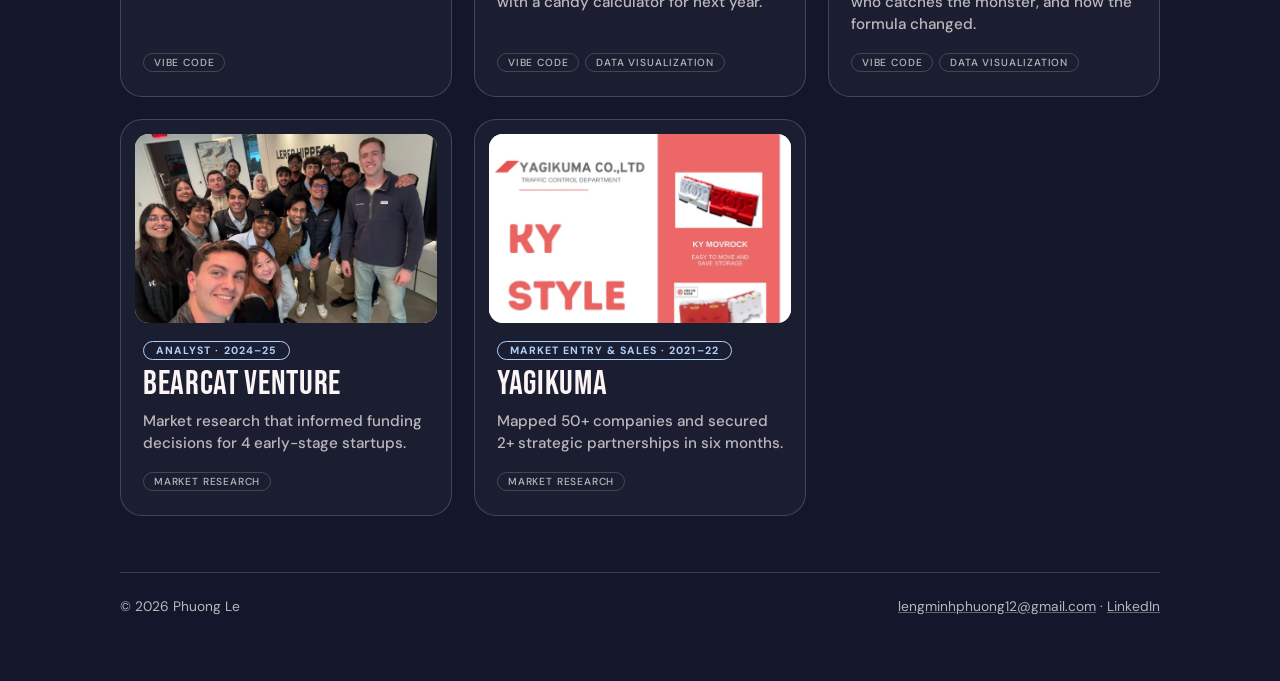
==== commit 70042e40: "Rename Work filter to Experiences Co-Authored-By: Claude Sonnet 5.5 <noreply@anthropic.com>" ====
--- a/index.html
+++ b/index.html
@@ -51,7 +51,7 @@
 
     <nav class="filters" aria-label="Filter experiences and projects">
       <button class="chip" type="button" aria-pressed="true" data-filter="all">All</button>
-      <button class="chip" type="button" aria-pressed="false" data-filter="work">Work</button>
+      <button class="chip" type="button" aria-pressed="false" data-filter="work">Experiences</button>
       <button class="chip" type="button" aria-pressed="false" data-filter="vibe">Vibe code</button>
       <button class="chip" type="button" aria-pressed="false" data-filter="social">Social marketing</button>
       <button class="chip" type="button" aria-pressed="false" data-filter="research">Market research</button>
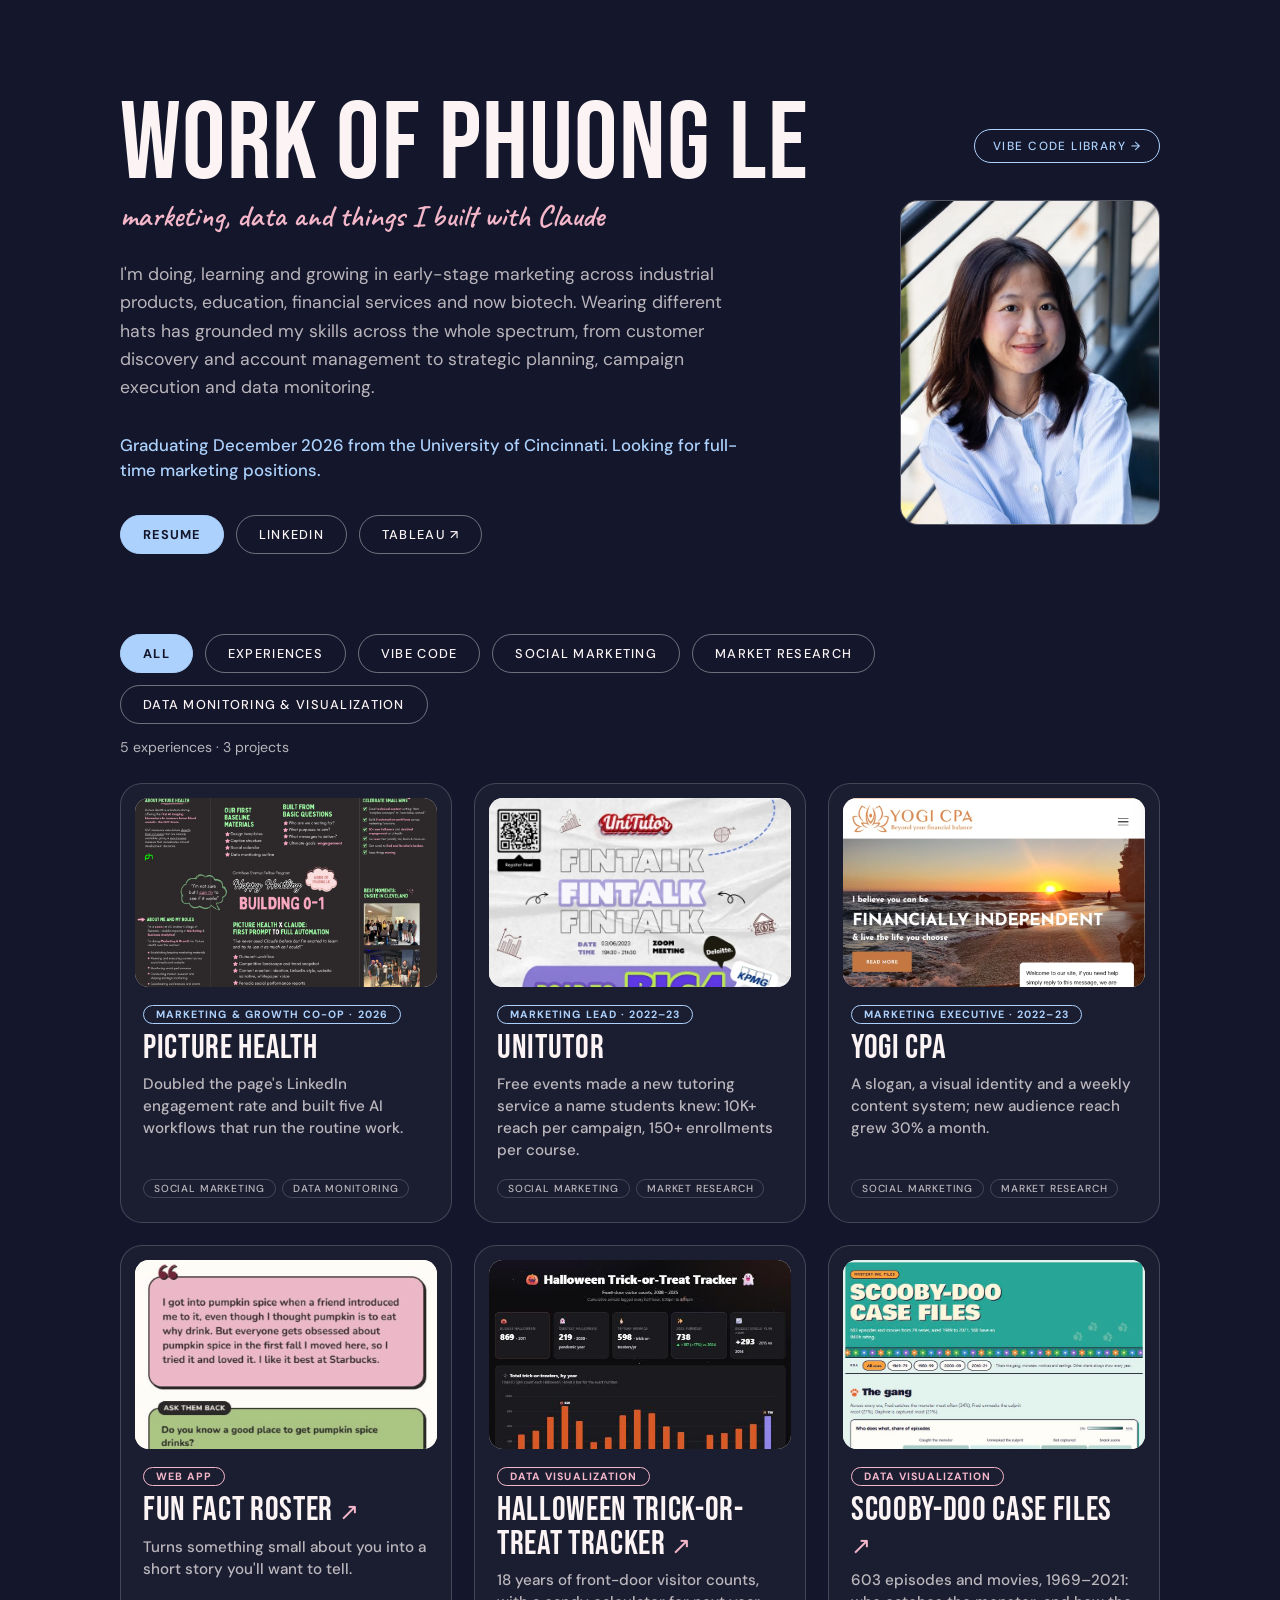
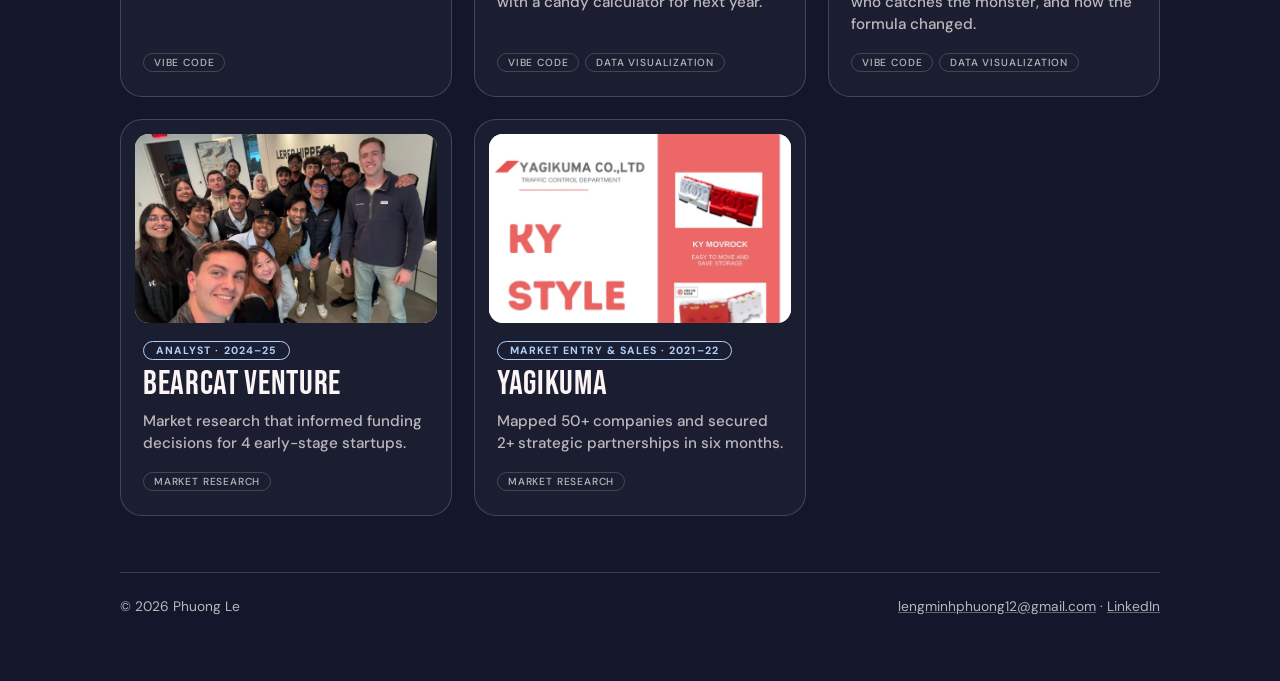
==== commit 36738d13: "Update hero status line to full-time marketing positions Co-Authored-By: Claude Sonnet 5.5 <noreply@" ====
--- a/index.html
+++ b/index.html
@@ -40,7 +40,7 @@
       <div class="hero-text">
         <p class="tagline">marketing, data and things I built with Claude</p>
         <p class="intro-text">I'm doing, learning and growing in early-stage marketing across industrial products, education, financial services and now biotech. Wearing different hats has grounded my skills across the whole spectrum, from customer discovery and account management to strategic planning, campaign execution and data monitoring.</p>
-        <p class="status"><strong>Graduating December 2026</strong> from the University of Cincinnati. Looking for a full-time marketing role at startups.</p>
+        <p class="status"><strong>Graduating December 2026</strong> from the University of Cincinnati. Looking for full-time marketing positions.</p>
         <div class="contact">
           <a class="pill-link primary" href="/resume/">Resume</a>
           <a class="pill-link" href="https://www.linkedin.com/in/phuongle22" target="_blank" rel="noopener">LinkedIn</a>
